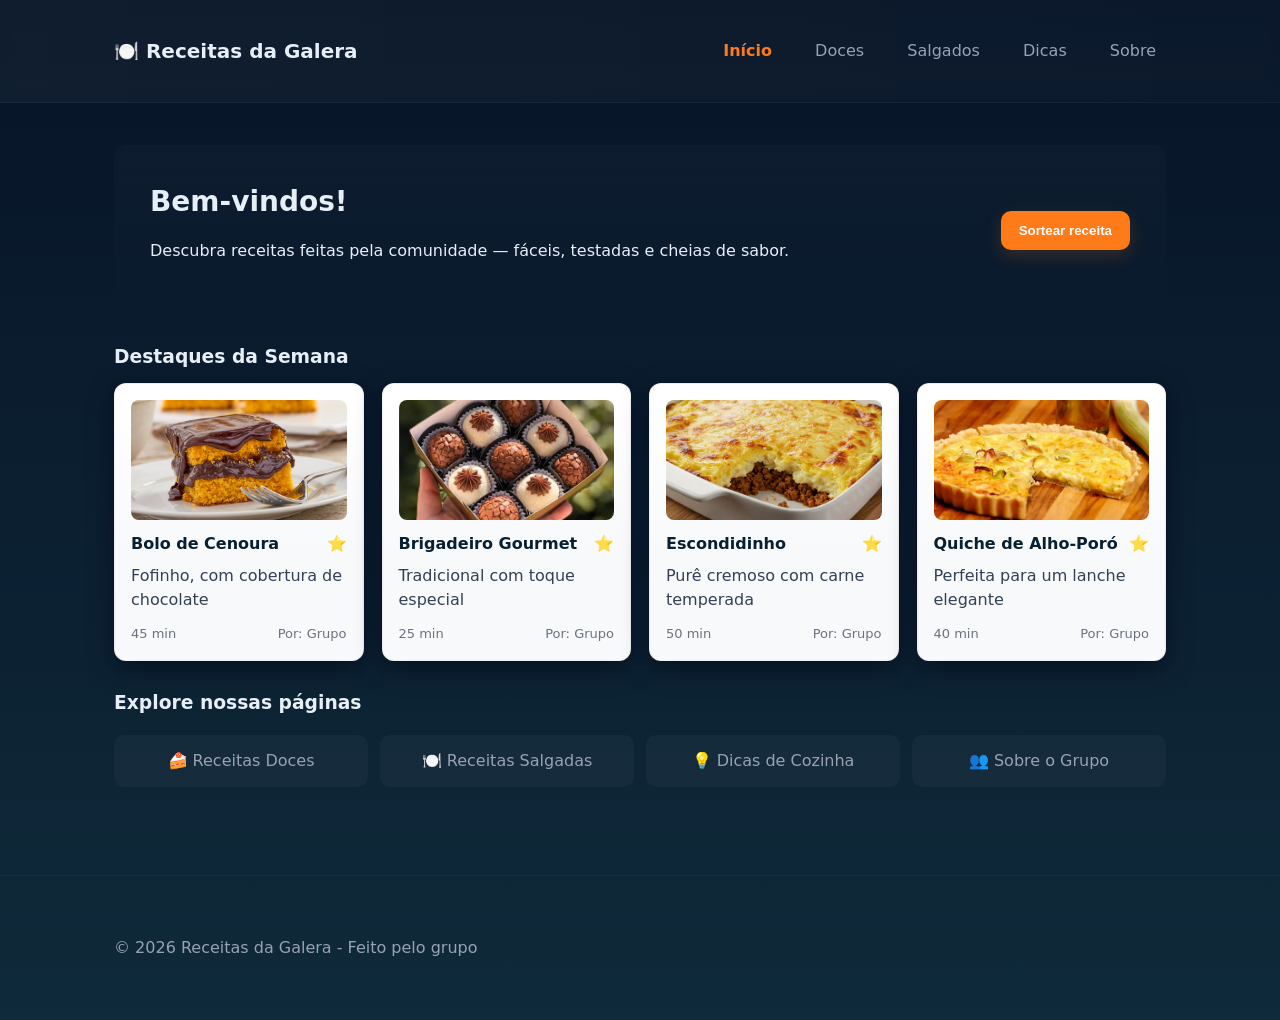
==== index.html @ a08c85f1 "Adiciona HTML, CSS, JS e imagens da página de dicas" ====
<!DOCTYPE html>
<html lang="pt-BR">
<head>
    <meta charset="UTF-8">
    <meta name="viewport" content="width=device-width,initial-scale=1">
    <title>Receitas da Galera - Início</title>
    <link rel="stylesheet" href="styles.css">
</head>
<body>
    <header class="site-header">
        <div class="container">
            <h1>🍽️ Receitas da Galera</h1>
            <nav class="main-nav">
                <a href="index.html" class="active">Início</a>
                <a href="doces.html">Doces</a>
                <a href="salgados.html">Salgados</a>
                <a href="dicas.html">Dicas</a>
                <a href="sobre.html">Sobre</a>
            </nav>
        </div>
    </header>

    <main class="container">
        <section class="hero">
            <div>
                <h2>Bem-vindos!</h2>
                <p>Descubra receitas feitas pela comunidade — fáceis, testadas e cheias de sabor.</p>
            </div>
            <button id="randomRecipe" class="btn-primary">Sortear receita</button>
        </section>

        <section class="cards-section">
            <h3>Destaques da Semana</h3>
            <div class="cards" id="cards">
                <!-- Cards serão populados via JavaScript -->
            </div>
        </section>

        <section class="explore">
            <h3>Explore nossas páginas</h3>
            <div class="links-grid">
                <a class="card-link" href="doces.html">🍰 Receitas Doces</a>
                <a class="card-link" href="salgados.html">🍽️ Receitas Salgadas</a>
                <a class="card-link" href="dicas.html">💡 Dicas de Cozinha</a>
                <a class="card-link" href="sobre.html">👥 Sobre o Grupo</a>
            </div>
        </section>
    </main>

    <footer class="site-footer">
        <div class="container">
            <p>&copy; 2026 Receitas da Galera - Feito pelo grupo</p>
        </div>
    </footer>

    <script src="script.js"></script>
</body>
</html>
---- styles.css ----
/* Global */
:root {
    --bg: #0f1724;
    --card: #ffffff;
    --muted: #98a2b3;
    --accent: #ff7a18;
    --glass: rgba(255, 255, 255, 0.06);
}

* {
    box-sizing: border-box
}

body {
    font-family: Inter, system-ui, Arial, Helvetica, sans-serif;
    margin: 0;
    background: linear-gradient(180deg, #071427 0%, #0f2a3a 100%);
    color: #e6eef7;
    line-height: 1.5
}

.container {
    max-width: 1100px;
    margin: 0 auto;
    padding: 24px
}

.site-header {
    backdrop-filter: blur(6px);
    background: linear-gradient(90deg, rgba(255, 255, 255, 0.04), rgba(255, 255, 255, 0.02));
    border-bottom: 1px solid rgba(255, 255, 255, 0.04)
}

.site-header .container {
    display: flex;
    align-items: center;
    justify-content: space-between
}

.site-header h1 {
    margin: 12px 0;
    font-size: 20px
}

.main-nav a {
    color: var(--muted);
    text-decoration: none;
    margin-left: 18px;
    padding: 8px 10px;
    border-radius: 8px;
    transition: all .22s
}

.main-nav a:hover {
    color: #fff;
    transform: translateY(-2px);
    background: rgba(255, 255, 255, 0.03)
}

.main-nav a.active {
    color: var(--accent);
    font-weight: 600
}

.hero {
    display: flex;
    justify-content: space-between;
    align-items: center;
    padding: 36px;
    background: linear-gradient(180deg, rgba(255, 255, 255, 0.02), transparent);
    border-radius: 12px;
    margin-top: 18px
}

.hero h2 {
    margin: 0 0 8px 0;
    font-size: 28px
}

.btn-primary {
    background: var(--accent);
    color: white;
    padding: 12px 18px;
    border: none;
    border-radius: 10px;
    cursor: pointer;
    font-weight: 600;
    box-shadow: 0 6px 18px rgba(255, 122, 24, 0.18);
    transition: transform .18s, box-shadow .18s
}

.btn-primary:hover {
    transform: translateY(-3px);
    box-shadow: 0 14px 30px rgba(255, 122, 24, 0.18)
}

.cards-section {
    margin-top: 28px
}

.cards-section h3 {
    margin: 0 0 12px 0
}

.cards {
    display: grid;
    grid-template-columns: repeat(auto-fit, minmax(220px, 1fr));
    gap: 18px
}

.card {
    background: linear-gradient(180deg, #ffffff 4%, #f8f9fb 60%);
    color: #082032;
    border-radius: 12px;
    padding: 16px;
    box-shadow: 0 8px 24px rgba(2, 6, 23, 0.6);
    transition: transform .28s, box-shadow .28s;
    border: 1px solid rgba(0, 0, 0, 0.06);
    overflow: hidden
}

.card:hover {
    transform: translateY(-10px) scale(1.02);
    box-shadow: 0 24px 40px rgba(2, 6, 23, 0.65)
}

.card .thumb {
    height: 120px;
    border-radius: 8px;
    background-size: cover;
    background-position: center;
    margin-bottom: 12px
}

.card h4 {
    margin: 0 0 8px 0
}

.card p {
    margin: 0;
    color: #334155
}

.meta {
    display: flex;
    justify-content: space-between;
    margin-top: 12px;
    color: #6b7280;
    font-size: 13px
}

.explore {
    margin: 28px 0
}

.links-grid {
    display: grid;
    grid-template-columns: repeat(auto-fit, minmax(160px, 1fr));
    gap: 12px
}

.card-link {
    display: flex;
    align-items: center;
    justify-content: center;
    padding: 14px;
    border-radius: 10px;
    background: rgba(255, 255, 255, 0.03);
    color: var(--muted);
    text-decoration: none;
    transition: all .18s
}

.card-link:hover {
    background: linear-gradient(90deg, rgba(255, 255, 255, 0.04), rgba(255, 255, 255, 0.02));
    color: #fff;
    transform: translateY(-4px)
}

.site-footer {
    border-top: 1px solid rgba(255, 255, 255, 0.03);
    margin-top: 36px;
    padding: 20px 0;
    color: var(--muted)
}


/* Responsive tweaks */
@media (max-width:640px) {
    .hero {
        flex-direction: column;
        gap: 12px
    }

    .site-header .container {
        flex-direction: column;
        align-items: flex-start
    }

    .main-nav {
        margin-top: 8px
    }
}

/* small micro-interactions */
.card .fav {
    float: right;
    opacity: 0.9;
    cursor: pointer;
    transition: transform .18s
}

.card .fav:hover {
    transform: scale(1.08)
}
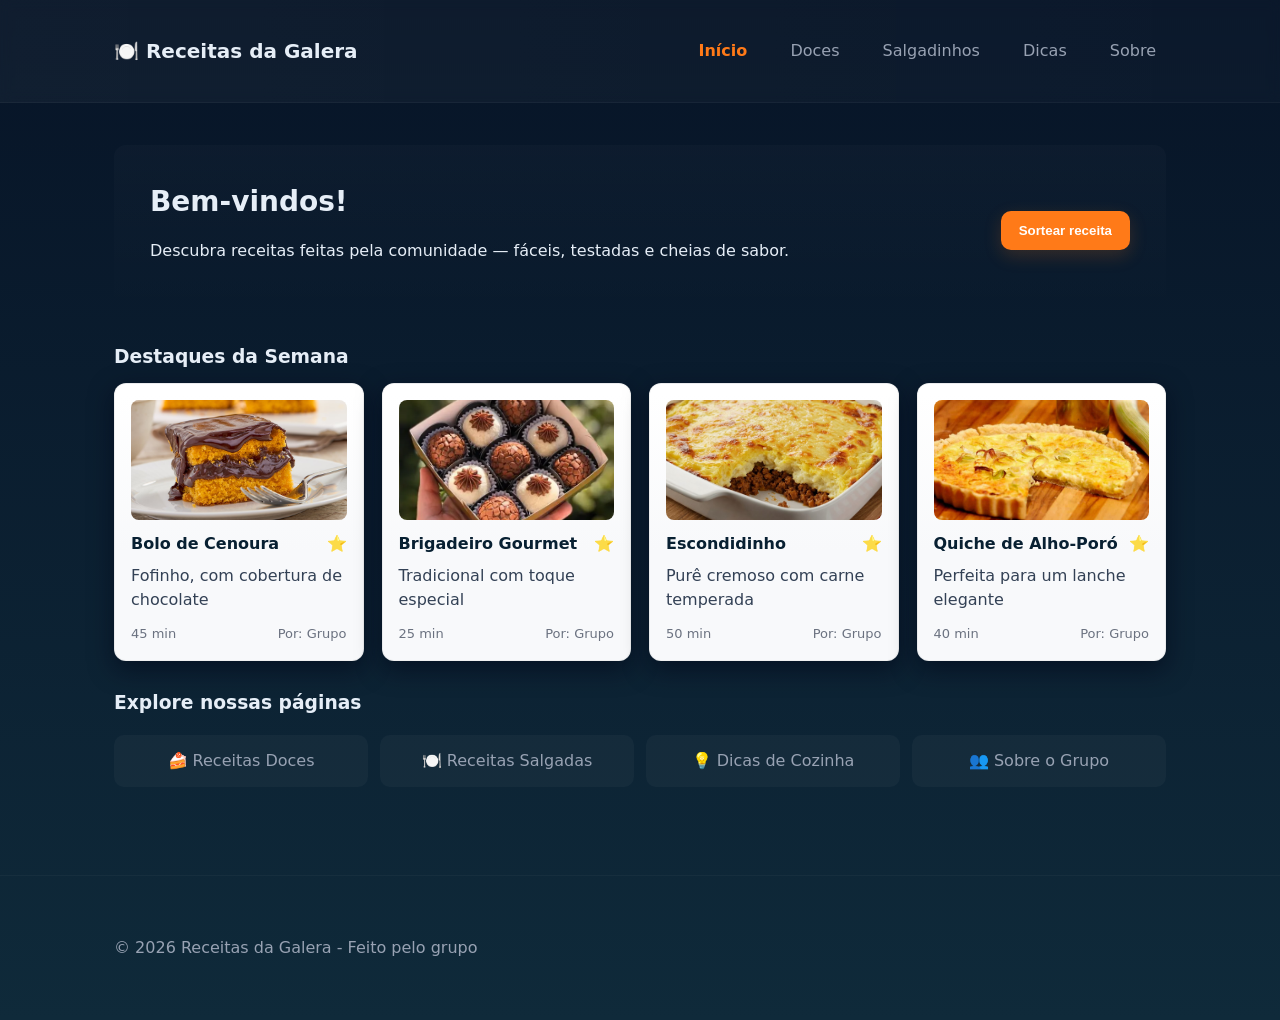
==== commit d53e8047: "Update index.html" ====
--- a/index.html
+++ b/index.html
@@ -1,11 +1,13 @@
 <!DOCTYPE html>
 <html lang="pt-BR">
+
 <head>
     <meta charset="UTF-8">
     <meta name="viewport" content="width=device-width,initial-scale=1">
     <title>Receitas da Galera - Início</title>
     <link rel="stylesheet" href="styles.css">
 </head>
+
 <body>
     <header class="site-header">
         <div class="container">
@@ -13,7 +15,7 @@
             <nav class="main-nav">
                 <a href="index.html" class="active">Início</a>
                 <a href="doces.html">Doces</a>
-                <a href="salgados.html">Salgados</a>
+                <a href="salgados.html">Salgadinhos</a>
                 <a href="dicas.html">Dicas</a>
                 <a href="sobre.html">Sobre</a>
             </nav>
@@ -55,4 +57,5 @@
 
     <script src="script.js"></script>
 </body>
+
 </html>
--- a/styles.css
+++ b/styles.css
@@ -207,9 +207,1429 @@
     float: right;
     opacity: 0.9;
     cursor: pointer;
-    transition: transform .18s
+    transition: transform .18s;
+    user-select: none;
 }
 
 .card .fav:hover {
-    transform: scale(1.08)
-}+    transform: scale(1.2);
+}
+
+.card .fav.liked {
+    filter: drop-shadow(0 0 6px rgba(255, 122, 24, 0.6));
+}
+
+/* Secondary Button & Ghost Button */
+.btn-secondary {
+    background: rgba(255, 255, 255, 0.08);
+    color: #e6eef7;
+    border: 1px solid rgba(255, 255, 255, 0.15);
+    padding: 12px 18px;
+    border-radius: 10px;
+    cursor: pointer;
+    font-weight: 600;
+    text-decoration: none;
+    display: inline-flex;
+    align-items: center;
+    gap: 8px;
+    transition: all .2s ease;
+}
+
+.btn-secondary:hover {
+    background: rgba(255, 255, 255, 0.15);
+    color: #ffffff;
+    transform: translateY(-2px);
+    border-color: rgba(255, 255, 255, 0.3);
+}
+
+.hero-actions {
+    display: flex;
+    flex-wrap: wrap;
+    gap: 12px;
+    margin-top: 16px;
+}
+
+/* Hero Badge */
+.hero-tag {
+    display: inline-block;
+    background: rgba(255, 122, 24, 0.15);
+    color: var(--accent);
+    padding: 4px 12px;
+    border-radius: 20px;
+    font-size: 13px;
+    font-weight: 600;
+    margin-bottom: 8px;
+    border: 1px solid rgba(255, 122, 24, 0.3);
+}
+
+/* Tip Highlight Section (Dica de Ouro) */
+.gold-tip-card {
+    background: linear-gradient(135deg, rgba(255, 122, 24, 0.12) 0%, rgba(255, 180, 0, 0.05) 100%);
+    border: 1px solid rgba(255, 122, 24, 0.35);
+    border-radius: 16px;
+    padding: 24px 28px;
+    margin: 28px 0;
+    box-shadow: 0 10px 30px rgba(0, 0, 0, 0.25);
+    position: relative;
+    overflow: hidden;
+}
+
+.gold-tip-card::before {
+    content: '';
+    position: absolute;
+    top: 0;
+    left: 0;
+    width: 6px;
+    height: 100%;
+    background: linear-gradient(180deg, var(--accent), #ffb400);
+}
+
+.gold-tip-header {
+    display: flex;
+    align-items: center;
+    justify-content: space-between;
+    margin-bottom: 12px;
+}
+
+.gold-badge {
+    background: linear-gradient(90deg, #ff7a18, #ffa000);
+    color: #fff;
+    font-size: 12px;
+    font-weight: 700;
+    text-transform: uppercase;
+    letter-spacing: 0.5px;
+    padding: 4px 12px;
+    border-radius: 20px;
+    display: inline-flex;
+    align-items: center;
+    gap: 6px;
+}
+
+.gold-tip-card h3 {
+    margin: 0 0 10px 0;
+    font-size: 22px;
+    color: #ffffff;
+}
+
+.gold-tip-card p {
+    color: #d1dbe5;
+    margin: 0 0 14px 0;
+    font-size: 15px;
+    line-height: 1.6;
+}
+
+.gold-tip-box {
+    background: rgba(0, 0, 0, 0.3);
+    border-left: 3px solid #ffa000;
+    padding: 12px 16px;
+    border-radius: 6px;
+    color: #fce7c8;
+    font-size: 14px;
+    margin-top: 10px;
+}
+
+/* Filter and Search Bar */
+.tips-filter-bar {
+    margin: 32px 0 24px 0;
+    display: flex;
+    flex-direction: column;
+    gap: 16px;
+}
+
+.search-box {
+    position: relative;
+    max-width: 100%;
+}
+
+.search-input {
+    width: 100%;
+    background: rgba(255, 255, 255, 0.05);
+    border: 1px solid rgba(255, 255, 255, 0.12);
+    border-radius: 12px;
+    padding: 14px 20px 14px 44px;
+    color: #ffffff;
+    font-size: 15px;
+    outline: none;
+    transition: all .2s ease;
+}
+
+.search-input:focus {
+    border-color: var(--accent);
+    background: rgba(255, 255, 255, 0.08);
+    box-shadow: 0 0 0 3px rgba(255, 122, 24, 0.2);
+}
+
+.search-icon {
+    position: absolute;
+    left: 16px;
+    top: 50%;
+    transform: translateY(-50%);
+    color: var(--muted);
+    font-size: 18px;
+    pointer-events: none;
+}
+
+.categories-pills {
+    display: flex;
+    flex-wrap: wrap;
+    gap: 8px;
+}
+
+.pill-btn {
+    background: rgba(255, 255, 255, 0.05);
+    border: 1px solid rgba(255, 255, 255, 0.08);
+    color: var(--muted);
+    padding: 8px 16px;
+    border-radius: 20px;
+    font-size: 14px;
+    cursor: pointer;
+    transition: all .2s ease;
+    font-weight: 500;
+}
+
+.pill-btn:hover {
+    color: #ffffff;
+    background: rgba(255, 255, 255, 0.1);
+    transform: translateY(-1px);
+}
+
+.pill-btn.active {
+    background: var(--accent);
+    color: #ffffff;
+    border-color: var(--accent);
+    box-shadow: 0 4px 12px rgba(255, 122, 24, 0.3);
+}
+
+/* Tip Cards Specific Styles */
+.tip-card {
+    background: linear-gradient(180deg, #ffffff 4%, #f8f9fb 60%);
+    color: #082032;
+    border-radius: 14px;
+    padding: 20px;
+    box-shadow: 0 8px 24px rgba(2, 6, 23, 0.6);
+    transition: transform .28s, box-shadow .28s;
+    border: 1px solid rgba(0, 0, 0, 0.06);
+    display: flex;
+    flex-direction: column;
+    justify-content: space-between;
+}
+
+.tip-card:hover {
+    transform: translateY(-8px);
+    box-shadow: 0 20px 36px rgba(2, 6, 23, 0.7);
+}
+
+.tip-card-header {
+    display: flex;
+    justify-content: space-between;
+    align-items: center;
+    margin-bottom: 12px;
+}
+
+.tip-badge {
+    font-size: 11px;
+    font-weight: 700;
+    text-transform: uppercase;
+    letter-spacing: 0.5px;
+    padding: 4px 10px;
+    border-radius: 6px;
+    background: #e2e8f0;
+    color: #334155;
+}
+
+.tip-badge.tecnica {
+    background: #e0f2fe;
+    color: #0369a1;
+}
+
+.tip-badge.confeitaria {
+    background: #fce7f3;
+    color: #be185d;
+}
+
+.tip-badge.temperos {
+    background: #fef3c7;
+    color: #b45309;
+}
+
+.tip-badge.conservacao {
+    background: #dcfce7;
+    color: #15803d;
+}
+
+.tip-badge.rapida {
+    background: #f3e8ff;
+    color: #7e22ce;
+}
+
+.tip-card h4 {
+    margin: 0 0 10px 0;
+    font-size: 17px;
+    color: #0f172a;
+    line-height: 1.4;
+}
+
+.tip-card p {
+    color: #475569;
+    font-size: 14px;
+    line-height: 1.55;
+    margin: 0 0 14px 0;
+    flex-grow: 1;
+}
+
+.tip-secret {
+    background: #fff8eb;
+    border-left: 3px solid var(--accent);
+    padding: 8px 12px;
+    border-radius: 4px;
+    font-size: 13px;
+    color: #78350f;
+    margin-bottom: 14px;
+}
+
+.tip-secret strong {
+    color: #9a3412;
+    display: block;
+    margin-bottom: 2px;
+}
+
+.tip-card-footer {
+    display: flex;
+    align-items: center;
+    justify-content: space-between;
+    padding-top: 12px;
+    border-top: 1px solid #f1f5f9;
+    font-size: 13px;
+    color: #64748b;
+}
+
+.card-btn-action {
+    background: none;
+    border: none;
+    cursor: pointer;
+    font-size: 13px;
+    color: #64748b;
+    display: inline-flex;
+    align-items: center;
+    gap: 4px;
+    padding: 4px 8px;
+    border-radius: 6px;
+    transition: all .15s ease;
+}
+
+.card-btn-action:hover {
+    background: #f1f5f9;
+    color: #0f172a;
+}
+
+/* Empty State */
+.no-results {
+    grid-column: 1 / -1;
+    text-align: center;
+    padding: 48px 20px;
+    background: rgba(255, 255, 255, 0.02);
+    border-radius: 12px;
+    border: 1px dashed rgba(255, 255, 255, 0.1);
+    color: var(--muted);
+}
+
+.no-results h4 {
+    margin: 0 0 8px 0;
+    color: #ffffff;
+}
+
+/* Conversion & Equivalences Section */
+.conversion-section {
+    margin: 48px 0;
+    background: linear-gradient(180deg, rgba(255, 255, 255, 0.03), rgba(255, 255, 255, 0.01));
+    border-radius: 16px;
+    padding: 32px;
+    border: 1px solid rgba(255, 255, 255, 0.05);
+}
+
+.conversion-section h3 {
+    margin: 0 0 6px 0;
+    font-size: 22px;
+}
+
+.section-subtitle {
+    color: var(--muted);
+    font-size: 14px;
+    margin: 0 0 24px 0;
+}
+
+.conversion-grid {
+    display: grid;
+    grid-template-columns: repeat(auto-fit, minmax(300px, 1fr));
+    gap: 20px;
+}
+
+.table-card {
+    background: rgba(15, 23, 42, 0.6);
+    border: 1px solid rgba(255, 255, 255, 0.06);
+    border-radius: 12px;
+    overflow: hidden;
+}
+
+.table-card-header {
+    background: rgba(255, 255, 255, 0.04);
+    padding: 12px 18px;
+    font-weight: 600;
+    color: #ffffff;
+    font-size: 15px;
+    border-bottom: 1px solid rgba(255, 255, 255, 0.06);
+    display: flex;
+    align-items: center;
+    gap: 8px;
+}
+
+.styled-table {
+    width: 100%;
+    border-collapse: collapse;
+    font-size: 13px;
+    text-align: left;
+}
+
+.styled-table th {
+    padding: 10px 16px;
+    color: var(--muted);
+    font-weight: 600;
+    border-bottom: 1px solid rgba(255, 255, 255, 0.06);
+    background: rgba(255, 255, 255, 0.02);
+}
+
+.styled-table td {
+    padding: 10px 16px;
+    color: #e2e8f0;
+    border-bottom: 1px solid rgba(255, 255, 255, 0.04);
+}
+
+.styled-table tr:last-child td {
+    border-bottom: none;
+}
+
+.styled-table tr:hover td {
+    background: rgba(255, 255, 255, 0.03);
+}
+
+/* FAQ Accordion Section */
+.faq-section {
+    margin: 48px 0;
+}
+
+.faq-section h3 {
+    margin: 0 0 6px 0;
+    font-size: 22px;
+}
+
+.accordion {
+    margin-top: 20px;
+    display: flex;
+    flex-direction: column;
+    gap: 12px;
+}
+
+.accordion-item {
+    background: rgba(255, 255, 255, 0.03);
+    border: 1px solid rgba(255, 255, 255, 0.06);
+    border-radius: 12px;
+    overflow: hidden;
+    transition: all .2s ease;
+}
+
+.accordion-item:hover {
+    border-color: rgba(255, 255, 255, 0.12);
+}
+
+.accordion-header {
+    width: 100%;
+    background: none;
+    border: none;
+    padding: 18px 22px;
+    text-align: left;
+    color: #ffffff;
+    font-size: 16px;
+    font-weight: 600;
+    cursor: pointer;
+    display: flex;
+    justify-content: space-between;
+    align-items: center;
+    gap: 12px;
+    transition: background .15s ease;
+}
+
+.accordion-header:hover {
+    background: rgba(255, 255, 255, 0.02);
+}
+
+.accordion-icon {
+    font-size: 14px;
+    color: var(--muted);
+    transition: transform .25s ease;
+}
+
+.accordion-item.open .accordion-icon {
+    transform: rotate(180deg);
+    color: var(--accent);
+}
+
+.accordion-body {
+    max-height: 0;
+    overflow: hidden;
+    transition: max-height .3s cubic-bezier(0, 1, 0, 1);
+    color: #cbd5e1;
+    font-size: 14px;
+    line-height: 1.6;
+    padding: 0 22px;
+}
+
+.accordion-item.open .accordion-body {
+    max-height: 1000px;
+    padding: 0 22px 20px 22px;
+    transition: max-height .35s ease-in-out;
+}
+
+/* Share Tip Form Section */
+.share-tip-section {
+    margin: 48px 0;
+    background: linear-gradient(135deg, rgba(255, 122, 24, 0.06) 0%, rgba(255, 255, 255, 0.02) 100%);
+    border: 1px solid rgba(255, 122, 24, 0.2);
+    border-radius: 16px;
+    padding: 36px;
+}
+
+.share-form {
+    margin-top: 24px;
+    display: flex;
+    flex-direction: column;
+    gap: 18px;
+}
+
+.form-row {
+    display: grid;
+    grid-template-columns: repeat(auto-fit, minmax(240px, 1fr));
+    gap: 16px;
+}
+
+.form-group {
+    display: flex;
+    flex-direction: column;
+    gap: 6px;
+}
+
+.form-group label {
+    font-size: 13px;
+    font-weight: 600;
+    color: #cbd5e1;
+}
+
+.form-input,
+.form-select,
+.form-textarea {
+    background: rgba(15, 23, 42, 0.8);
+    border: 1px solid rgba(255, 255, 255, 0.12);
+    border-radius: 10px;
+    padding: 12px 16px;
+    color: #ffffff;
+    font-size: 14px;
+    font-family: inherit;
+    outline: none;
+    transition: all .2s ease;
+}
+
+.form-input:focus,
+.form-select:focus,
+.form-textarea:focus {
+    border-color: var(--accent);
+    box-shadow: 0 0 0 3px rgba(255, 122, 24, 0.2);
+}
+
+.form-select option {
+    background: #0f172a;
+    color: #ffffff;
+}
+
+.form-textarea {
+    resize: vertical;
+    min-height: 100px;
+}
+
+/* Modal Popup */
+.modal-backdrop {
+    position: fixed;
+    top: 0;
+    left: 0;
+    width: 100vw;
+    height: 100vh;
+    background: rgba(2, 6, 23, 0.8);
+    backdrop-filter: blur(8px);
+    display: flex;
+    align-items: center;
+    justify-content: center;
+    z-index: 1000;
+    opacity: 0;
+    pointer-events: none;
+    transition: opacity .25s ease;
+    padding: 20px;
+}
+
+.modal-backdrop.open {
+    opacity: 1;
+    pointer-events: auto;
+}
+
+.modal-box {
+    background: #ffffff;
+    color: #082032;
+    max-width: 520px;
+    width: 100%;
+    border-radius: 20px;
+    padding: 30px;
+    box-shadow: 0 25px 60px rgba(0, 0, 0, 0.5);
+    position: relative;
+    transform: scale(0.9) translateY(20px);
+    transition: transform .25s cubic-bezier(0.16, 1, 0.3, 1);
+}
+
+.modal-backdrop.open .modal-box {
+    transform: scale(1) translateY(0);
+}
+
+.modal-close {
+    position: absolute;
+    top: 18px;
+    right: 18px;
+    background: #f1f5f9;
+    border: none;
+    width: 34px;
+    height: 34px;
+    border-radius: 50%;
+    cursor: pointer;
+    font-size: 16px;
+    color: #64748b;
+    display: flex;
+    align-items: center;
+    justify-content: center;
+    transition: all .15s ease;
+}
+
+.modal-close:hover {
+    background: #e2e8f0;
+    color: #0f172a;
+}
+
+.modal-box h3 {
+    margin: 10px 0;
+    font-size: 22px;
+    color: #0f172a;
+}
+
+.modal-box p {
+    color: #475569;
+    line-height: 1.6;
+    margin: 12px 0 20px 0;
+}
+
+/* Toast Notifications */
+.toast-container {
+    position: fixed;
+    bottom: 24px;
+    right: 24px;
+    display: flex;
+    flex-direction: column;
+    gap: 10px;
+    z-index: 1100;
+}
+
+.toast {
+    background: #0f172a;
+    color: #ffffff;
+    border-left: 4px solid var(--accent);
+    padding: 12px 20px;
+    border-radius: 8px;
+    box-shadow: 0 8px 24px rgba(0, 0, 0, 0.4);
+    font-size: 14px;
+    display: flex;
+    align-items: center;
+    gap: 10px;
+    animation: toastSlideIn .3s ease forwards;
+}
+
+@keyframes toastSlideIn {
+    from {
+        opacity: 0;
+        transform: translateX(100%);
+    }
+
+    to {
+        opacity: 1;
+        transform: translateX(0);
+    }
+}
+
+@keyframes toastSlideOut {
+    from {
+        opacity: 1;
+        transform: translateX(0);
+    }
+
+    to {
+        opacity: 0;
+        transform: translateX(100%);
+    }
+}
+
+/* ==========================================================================
+   Estilos Específicos para Receitas Salgadas (salgados.html)
+   ========================================================================== */
+
+/* Card de Receita Salgada Aprimorado */
+.recipe-card {
+    background: linear-gradient(180deg, #ffffff 4%, #f8f9fb 60%);
+    color: #082032;
+    border-radius: 14px;
+    overflow: hidden;
+    box-shadow: 0 8px 24px rgba(2, 6, 23, 0.6);
+    transition: transform .28s ease, box-shadow .28s ease;
+    border: 1px solid rgba(0, 0, 0, 0.06);
+    display: flex;
+    flex-direction: column;
+}
+
+.recipe-card:hover {
+    transform: translateY(-8px) scale(1.01);
+    box-shadow: 0 22px 42px rgba(2, 6, 23, 0.75);
+}
+
+.recipe-thumb-container {
+    position: relative;
+    height: 180px;
+    overflow: hidden;
+}
+
+.recipe-thumb {
+    width: 100%;
+    height: 100%;
+    background-size: cover;
+    background-position: center;
+    transition: transform .4s ease;
+}
+
+.recipe-card:hover .recipe-thumb {
+    transform: scale(1.08);
+}
+
+.recipe-badges {
+    position: absolute;
+    top: 12px;
+    left: 12px;
+    display: flex;
+    gap: 6px;
+    flex-wrap: wrap;
+}
+
+.recipe-fav-btn {
+    position: absolute;
+    top: 10px;
+    right: 10px;
+    background: rgba(0, 0, 0, 0.5);
+    backdrop-filter: blur(4px);
+    width: 34px;
+    height: 34px;
+    border-radius: 50%;
+    display: flex;
+    align-items: center;
+    justify-content: center;
+    cursor: pointer;
+    font-size: 16px;
+    transition: all .2s ease;
+    user-select: none;
+    border: 1px solid rgba(255, 255, 255, 0.2);
+}
+
+.recipe-fav-btn:hover {
+    background: rgba(0, 0, 0, 0.8);
+    transform: scale(1.15);
+}
+
+.badge-difficulty {
+    font-size: 11px;
+    font-weight: 700;
+    text-transform: uppercase;
+    padding: 3px 8px;
+    border-radius: 6px;
+    letter-spacing: 0.3px;
+    color: #fff;
+}
+
+.badge-difficulty.facil {
+    background: #10b981;
+}
+
+.badge-difficulty.media {
+    background: #f59e0b;
+}
+
+.badge-difficulty.avancada {
+    background: #ef4444;
+}
+
+.recipe-body {
+    padding: 18px;
+    display: flex;
+    flex-direction: column;
+    flex-grow: 1;
+}
+
+.recipe-body h4 {
+    margin: 0 0 8px 0;
+    font-size: 18px;
+    color: #0f172a;
+    line-height: 1.35;
+}
+
+.recipe-body p {
+    color: #475569;
+    font-size: 14px;
+    line-height: 1.5;
+    margin: 0 0 14px 0;
+    flex-grow: 1;
+}
+
+.recipe-meta-tags {
+    display: flex;
+    align-items: center;
+    gap: 14px;
+    font-size: 12px;
+    color: #64748b;
+    margin-bottom: 14px;
+    padding-bottom: 12px;
+    border-bottom: 1px solid #f1f5f9;
+}
+
+.recipe-meta-tags span {
+    display: inline-flex;
+    align-items: center;
+    gap: 4px;
+}
+
+.recipe-footer-actions {
+    display: flex;
+    align-items: center;
+    justify-content: space-between;
+    gap: 8px;
+}
+
+.btn-view-recipe {
+    background: var(--accent);
+    color: #fff;
+    border: none;
+    padding: 9px 14px;
+    border-radius: 8px;
+    font-size: 13px;
+    font-weight: 600;
+    cursor: pointer;
+    display: inline-flex;
+    align-items: center;
+    gap: 6px;
+    transition: all .2s ease;
+    flex-grow: 1;
+    justify-content: center;
+}
+
+.btn-view-recipe:hover {
+    background: #e8670c;
+    transform: translateY(-2px);
+    box-shadow: 0 4px 12px rgba(255, 122, 24, 0.35);
+}
+
+/* Destaque do Chef (Hero Highlight Salgado) */
+.chef-feature-card {
+    background: linear-gradient(135deg, rgba(255, 122, 24, 0.08) 0%, rgba(15, 35, 55, 0.8) 100%);
+    border: 1px solid rgba(255, 122, 24, 0.3);
+    border-radius: 16px;
+    padding: 24px;
+    margin: 28px 0;
+    display: grid;
+    grid-template-columns: 1.2fr 1fr;
+    gap: 28px;
+    align-items: center;
+    box-shadow: 0 12px 32px rgba(0, 0, 0, 0.3);
+}
+
+.chef-feature-img {
+    border-radius: 12px;
+    height: 260px;
+    background-size: cover;
+    background-position: center;
+    box-shadow: 0 8px 24px rgba(0, 0, 0, 0.4);
+    border: 1px solid rgba(255, 255, 255, 0.1);
+}
+
+.chef-feature-info h3 {
+    margin: 10px 0;
+    font-size: 24px;
+    color: #ffffff;
+}
+
+.chef-feature-info p {
+    color: #cbd5e1;
+    font-size: 15px;
+    line-height: 1.6;
+    margin-bottom: 18px;
+}
+
+.chef-feature-meta {
+    display: flex;
+    flex-wrap: wrap;
+    gap: 16px;
+    margin-bottom: 20px;
+    color: var(--muted);
+    font-size: 14px;
+}
+
+/* Modal Detalhado de Receita */
+.recipe-modal-box {
+    background: #ffffff;
+    color: #082032;
+    max-width: 680px;
+    width: 100%;
+    max-height: 90vh;
+    overflow-y: auto;
+    border-radius: 20px;
+    box-shadow: 0 25px 60px rgba(0, 0, 0, 0.55);
+    position: relative;
+    transform: scale(0.92) translateY(20px);
+    transition: transform .25s cubic-bezier(0.16, 1, 0.3, 1);
+}
+
+.modal-backdrop.open .recipe-modal-box {
+    transform: scale(1) translateY(0);
+}
+
+.recipe-modal-header {
+    height: 220px;
+    background-size: cover;
+    background-position: center;
+    position: relative;
+    padding: 20px;
+    display: flex;
+    flex-direction: column;
+    justify-content: flex-end;
+}
+
+.recipe-modal-header::after {
+    content: '';
+    position: absolute;
+    bottom: 0;
+    left: 0;
+    width: 100%;
+    height: 70%;
+    background: linear-gradient(0deg, rgba(0, 0, 0, 0.85) 0%, transparent 100%);
+}
+
+.recipe-modal-header-content {
+    position: relative;
+    z-index: 2;
+    color: #ffffff;
+}
+
+.recipe-modal-header-content h3 {
+    margin: 6px 0 0 0;
+    font-size: 26px;
+    color: #ffffff;
+}
+
+.recipe-modal-body {
+    padding: 24px 28px 32px 28px;
+}
+
+.recipe-modal-meta {
+    display: flex;
+    gap: 20px;
+    padding-bottom: 18px;
+    margin-bottom: 20px;
+    border-bottom: 1px solid #e2e8f0;
+    color: #475569;
+    font-size: 14px;
+    font-weight: 500;
+}
+
+.recipe-section-title {
+    font-size: 18px;
+    color: #0f172a;
+    margin: 20px 0 12px 0;
+    display: flex;
+    align-items: center;
+    gap: 8px;
+}
+
+/* Lista de Ingredientes com Checklist Interativo */
+.ingredients-checklist {
+    list-style: none;
+    padding: 0;
+    margin: 0 0 24px 0;
+    display: flex;
+    flex-direction: column;
+    gap: 8px;
+}
+
+.ingredient-item {
+    display: flex;
+    align-items: center;
+    gap: 10px;
+    padding: 8px 12px;
+    background: #f8fafc;
+    border-radius: 8px;
+    border: 1px solid #e2e8f0;
+    cursor: pointer;
+    transition: all .15s ease;
+    font-size: 14px;
+    color: #334155;
+    user-select: none;
+}
+
+.ingredient-item:hover {
+    background: #f1f5f9;
+}
+
+.ingredient-item.checked {
+    text-decoration: line-through;
+    color: #94a3b8;
+    background: #f8fafc;
+    opacity: 0.7;
+}
+
+.ingredient-checkbox {
+    accent-color: var(--accent);
+    width: 17px;
+    height: 17px;
+    cursor: pointer;
+}
+
+/* Lista de Modo de Preparo Numerada */
+.instructions-steps {
+    list-style: none;
+    padding: 0;
+    margin: 0 0 24px 0;
+    counter-reset: recipe-step;
+    display: flex;
+    flex-direction: column;
+    gap: 12px;
+}
+
+.instruction-step-item {
+    position: relative;
+    padding-left: 40px;
+    font-size: 14.5px;
+    line-height: 1.6;
+    color: #334155;
+}
+
+.instruction-step-item::before {
+    counter-increment: recipe-step;
+    content: counter(recipe-step);
+    position: absolute;
+    left: 0;
+    top: 0;
+    width: 28px;
+    height: 28px;
+    background: #ffedd5;
+    color: #c2410c;
+    border-radius: 50%;
+    display: flex;
+    align-items: center;
+    justify-content: center;
+    font-weight: 700;
+    font-size: 13px;
+}
+
+/* Dica de Chef no Modal */
+.modal-chef-tip {
+    background: #fffbeb;
+    border-left: 4px solid #f59e0b;
+    padding: 12px 16px;
+    border-radius: 6px;
+    font-size: 13.5px;
+    color: #92400e;
+    margin-bottom: 24px;
+}
+
+/* Guia de Temperos e Harmonização */
+.seasoning-grid {
+    display: grid;
+    grid-template-columns: repeat(auto-fit, minmax(220px, 1fr));
+    gap: 16px;
+    margin-top: 20px;
+}
+
+.seasoning-card {
+    background: rgba(15, 23, 42, 0.6);
+    border: 1px solid rgba(255, 255, 255, 0.08);
+    border-radius: 12px;
+    padding: 16px;
+    transition: all .2s ease;
+}
+
+.seasoning-card:hover {
+    border-color: rgba(255, 122, 24, 0.4);
+    transform: translateY(-2px);
+}
+
+.seasoning-card h4 {
+    margin: 0 0 6px 0;
+    color: #ffffff;
+    font-size: 15px;
+    display: flex;
+    align-items: center;
+    gap: 6px;
+}
+
+.seasoning-card p {
+    margin: 0;
+    font-size: 13px;
+    color: #94a3b8;
+    line-height: 1.5;
+}
+
+@media (max-width: 768px) {
+    .chef-feature-card {
+        grid-template-columns: 1fr;
+    }
+
+    .chef-feature-img {
+        height: 200px;
+    }
+
+    .recipe-modal-box {
+        max-height: 95vh;
+    }
+
+    .recipe-modal-body {
+        padding: 18px;
+    }
+}
+
+/* ============================================================================
+   Estilos específicos para receitas doces (doces.html)
+   O prefixo .page-doces evita colisões com dicas.html e salgados.html.
+   ========================================================================== */
+
+.page-doces .doces-hero {
+    border-left: 4px solid var(--accent);
+}
+
+.page-doces .recipe-tools {
+    display: grid;
+    grid-template-columns: minmax(240px, 1fr) auto;
+    align-items: end;
+    gap: 30px;
+    margin-top: 24px;
+    padding: 22px;
+    border: 1px solid rgba(255, 255, 255, 0.08);
+    border-radius: 12px;
+    background: rgba(255, 255, 255, 0.04);
+}
+
+.page-doces .search-group h3 {
+    margin: 0 0 14px;
+}
+
+.page-doces .search-group label {
+    display: block;
+    margin-bottom: 7px;
+    color: var(--muted);
+    font-size: 14px;
+}
+
+.page-doces .search-box {
+    display: flex;
+    position: relative;
+    align-items: center;
+    gap: 10px;
+    max-width: 520px;
+    padding: 0 14px;
+    border: 1px solid transparent;
+    border-radius: 9px;
+    background: #ffffff;
+    transition: border-color 0.2s, box-shadow 0.2s;
+}
+
+.page-doces .search-box:focus-within {
+    border-color: var(--accent);
+    box-shadow: 0 0 0 3px rgba(255, 122, 24, 0.18);
+}
+
+.page-doces .search-box input {
+    width: 100%;
+    padding: 12px 0;
+    border: none;
+    outline: none;
+    color: #172033;
+    background: transparent;
+}
+
+.page-doces .search-box input::placeholder {
+    color: #94a3b8;
+}
+
+.page-doces .filter-group p {
+    margin: 0 0 8px;
+    color: var(--muted);
+    font-size: 14px;
+}
+
+.page-doces .filter-buttons {
+    display: flex;
+    flex-wrap: wrap;
+    gap: 8px;
+}
+
+.page-doces .filter-button {
+    padding: 9px 14px;
+    border: 1px solid rgba(255, 255, 255, 0.12);
+    border-radius: 20px;
+    color: #e6eef7;
+    background: rgba(255, 255, 255, 0.04);
+    cursor: pointer;
+    transition: color 0.2s, border-color 0.2s,
+        background-color 0.2s, transform 0.2s;
+}
+
+.page-doces .filter-button:hover {
+    border-color: var(--accent);
+    transform: translateY(-2px);
+}
+
+.page-doces .filter-button.active {
+    border-color: var(--accent);
+    color: #ffffff;
+    background: var(--accent);
+}
+
+.page-doces .receitas-section {
+    margin-bottom: 36px;
+}
+
+.page-doces .section-heading {
+    display: flex;
+    align-items: center;
+    justify-content: space-between;
+    gap: 20px;
+    margin-bottom: 12px;
+}
+
+.page-doces .section-heading h3 {
+    margin: 0;
+}
+
+.page-doces .results-count {
+    margin: 0;
+    color: var(--muted);
+    font-size: 14px;
+}
+
+.page-doces .recipes-grid {
+    display: grid;
+    grid-template-columns: 1fr;
+    gap: 26px;
+}
+
+.page-doces .recipe-card {
+    display: block;
+    padding: 0;
+    border-top: 4px solid var(--accent);
+}
+
+.page-doces .recipe-card:hover {
+    transform: translateY(-5px);
+}
+
+.page-doces .recipe-image,
+.page-doces .recipe-image-placeholder {
+    width: 100%;
+    height: 260px;
+    border-bottom: 1px solid #e2e8f0;
+}
+
+.page-doces .recipe-image {
+    display: block;
+    max-width: 100%;
+    object-fit: cover;
+    object-position: center;
+}
+
+.page-doces .recipe-image-placeholder {
+    display: flex;
+    align-items: center;
+    justify-content: center;
+    color: #ffffff;
+    background: linear-gradient(135deg, #f59e0b, #92400e);
+    font-size: 90px;
+}
+
+.page-doces .recipe-body {
+    padding: 24px;
+}
+
+.page-doces .recipe-header {
+    display: flex;
+    align-items: flex-start;
+    justify-content: space-between;
+    gap: 20px;
+}
+
+.page-doces .recipe-header h4 {
+    color: #172033;
+    font-size: 22px;
+}
+
+.page-doces .recipe-header p {
+    max-width: 700px;
+}
+
+.page-doces .difficulty {
+    display: inline-block;
+    flex-shrink: 0;
+    padding: 5px 12px;
+    border-radius: 20px;
+    font-size: 12px;
+    font-weight: 700;
+    text-transform: uppercase;
+}
+
+.page-doces .difficulty.easy {
+    color: #166534;
+    background: #dcfce7;
+}
+
+.page-doces .difficulty.medium {
+    color: #92400e;
+    background: #fef3c7;
+}
+
+.page-doces .recipe-meta {
+    justify-content: flex-start;
+    gap: 22px;
+    padding-bottom: 14px;
+    border-bottom: 1px solid #e2e8f0;
+}
+
+.page-doces .recipe-content {
+    display: grid;
+    grid-template-columns: 1fr 2fr;
+    gap: 32px;
+    margin-top: 20px;
+}
+
+.page-doces .recipe-content[hidden] {
+    display: none;
+}
+
+.page-doces .recipe-content h5 {
+    margin: 0 0 12px;
+    color: #c45100;
+    font-size: 16px;
+}
+
+.page-doces .recipe-content ul,
+.page-doces .recipe-content ol {
+    margin: 0;
+    padding-left: 22px;
+    color: #334155;
+}
+
+.page-doces .recipe-content li {
+    margin-bottom: 8px;
+}
+
+.page-doces .ingredients {
+    padding: 18px;
+    border-radius: 10px;
+    background: #fff7ed;
+}
+
+.page-doces .preparation {
+    padding: 18px;
+}
+
+.page-doces .no-results {
+    padding: 40px 20px;
+    border: 1px dashed rgba(255, 255, 255, 0.18);
+    border-radius: 12px;
+    color: var(--muted);
+    text-align: center;
+    background: rgba(255, 255, 255, 0.03);
+}
+
+.page-doces .no-results[hidden] {
+    display: none;
+}
+
+.page-doces .no-results span {
+    display: block;
+    margin-bottom: 8px;
+    font-size: 42px;
+}
+
+.page-doces .no-results h4 {
+    margin: 0 0 6px;
+    color: #ffffff;
+}
+
+.page-doces .no-results p {
+    margin: 0;
+}
+
+@media (max-width: 760px) {
+    .page-doces .recipe-tools {
+        grid-template-columns: 1fr;
+        align-items: stretch;
+        gap: 20px;
+    }
+
+    .page-doces .search-box {
+        max-width: none;
+    }
+
+    .page-doces .recipe-header {
+        flex-direction: column;
+        gap: 12px;
+    }
+
+    .page-doces .recipe-content {
+        grid-template-columns: 1fr;
+        gap: 12px;
+    }
+
+    .page-doces .recipe-image,
+    .page-doces .recipe-image-placeholder {
+        height: 200px;
+    }
+
+    .page-doces .recipe-body {
+        padding: 18px;
+    }
+}
+
+@media (max-width: 420px) {
+    .page-doces .recipe-tools {
+        padding: 17px;
+    }
+
+    .page-doces .section-heading {
+        flex-direction: column;
+        align-items: flex-start;
+        gap: 4px;
+    }
+
+    .page-doces .recipe-meta {
+        flex-direction: column;
+        gap: 5px;
+    }
+
+    .page-doces .recipe-image,
+    .page-doces .recipe-image-placeholder {
+        height: 170px;
+    }
+}
